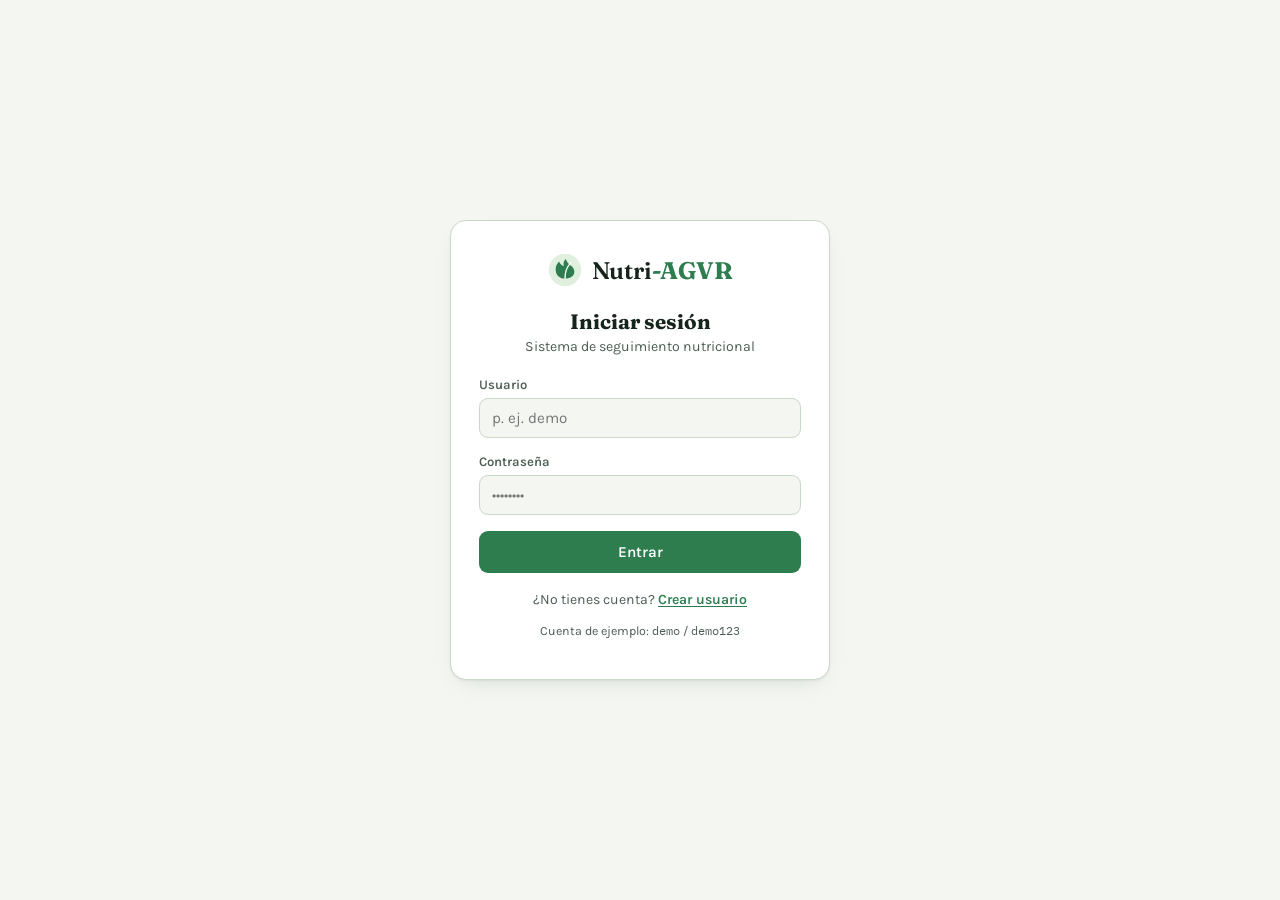
==== index.html @ a082f958 "Nutri-AGVR: login, pacientes con IMC y consultas" ====
<!doctype html>
<html lang="es" class="auth-checking">
<head>
  <meta charset="UTF-8">
  <meta name="viewport" content="width=device-width, initial-scale=1.0">
  <title>NutriAGVR — Iniciar sesión</title>
  <link rel="icon" href="data:image/svg+xml,%3Csvg xmlns=%27http://www.w3.org/2000/svg%27 viewBox=%270 0 40 40%27%3E%3Ccircle cx=%2720%27 cy=%2720%27 r=%2719%27 fill=%27%23E1EFDF%27/%3E%3Cpath d=%27M20 30C13 30 9 25.5 9 19c0-4 2-7 4-9 1.3 3 3.3 4.6 5.7 5.4C17.6 12 18.6 9 21 7c1.2 4 3.4 6 5.6 7.6C29.4 16.6 31 19 31 22c0 5-4.5 8-11 8Z%27 fill=%27%232E7D4F%27/%3E%3C/svg%3E">
  <link rel="preconnect" href="https://fonts.googleapis.com">
  <link rel="preconnect" href="https://fonts.gstatic.com" crossorigin>
  <link href="https://fonts.googleapis.com/css2?family=Fraunces:opsz,wght@9..144,400;9..144,500;9..144,600;9..144,700&family=Karla:wght@400;500;600;700&family=IBM+Plex+Mono:wght@400;500&display=swap" rel="stylesheet">
  <link rel="stylesheet" href="css/styles.css">
</head>
<body>
  <div class="shell">
    <section class="auth-wrap">
      <div class="auth-card">
        <div class="brand">
          <svg viewBox="0 0 40 40" fill="none" aria-hidden="true">
            <circle cx="20" cy="20" r="19" fill="var(--accent-soft)"/>
            <path d="M20 30C13 30 9 25.5 9 19c0-4 2-7 4-9 1.3 3 3.3 4.6 5.7 5.4C17.6 12 18.6 9 21 7c1.2 4 3.4 6 5.6 7.6C29.4 16.6 31 19 31 22c0 5-4.5 8-11 8Z" fill="var(--accent)"/>
            <path d="M20 30c0-6 1.5-13 6.6-18.4" stroke="var(--surface)" stroke-width="1.6" stroke-linecap="round"/>
          </svg>
          <span class="wordmark">Nutri<span class="x">-AGVR</span></span>
        </div>
        <h2>Iniciar sesión</h2>
        <p class="auth-sub">Sistema de seguimiento nutricional</p>

        <div id="login-alert"></div>

        <form id="form-login" novalidate>
          <div class="field">
            <label for="login-username">Usuario</label>
            <input id="login-username" name="username" type="text" autocomplete="username" placeholder="p. ej. demo">
          </div>
          <div class="field">
            <label for="login-password">Contraseña</label>
            <input id="login-password" name="password" type="password" autocomplete="current-password" placeholder="••••••••">
          </div>
          <button type="submit" class="btn btn-primary btn-block">Entrar</button>
        </form>

        <p class="switch-row">
          ¿No tienes cuenta? <a class="btn-link" href="registro.html" style="text-decoration:underline;">Crear usuario</a>
        </p>
        <p class="switch-row" style="margin-top:8px; font-size:0.78rem;">Cuenta de ejemplo: <span class="mono">demo</span> / <span class="mono">demo123</span></p>
      </div>
    </section>
  </div>

  <script type="module" src="js/pantallas/login.js"></script>
</body>
</html>
---- css/styles.css ----
:root {
  --bg: #F3F6F1;
  --surface: #FFFFFF;
  --surface-2: #EAF0E6;
  --ink: #16241C;
  --ink-soft: #4B5D51;
  --line: #CBD8C8;
  --accent: #2E7D4F;
  --accent-ink: #FFFFFF;
  --accent-soft: #E1EFDF;
  --warn: #B4703A;
  --warn-soft: #F6E7D8;
  --bad: #B4503A;
  --bad-soft: #F7E2DB;
  --low: #3E6FA0;
  --low-soft: #DFE9F3;
  --shadow: 0 1px 2px rgba(22,36,28,0.06), 0 8px 24px -12px rgba(22,36,28,0.18);
  --focus: #1F5C39;
  color-scheme: light;
}

@media (prefers-color-scheme: dark) {
  :root {
    --bg: #121A15;
    --surface: #1A251E;
    --surface-2: #202D24;
    --ink: #EAF2EA;
    --ink-soft: #A9BBAE;
    --line: #33453A;
    --accent: #59B37F;
    --accent-ink: #0D170F;
    --accent-soft: #223A2A;
    --warn: #E3A468;
    --warn-soft: #3A2C1D;
    --bad: #E28A76;
    --bad-soft: #3D2620;
    --low: #7FAEDD;
    --low-soft: #1E2C3B;
    --shadow: 0 1px 2px rgba(0,0,0,0.3), 0 10px 30px -14px rgba(0,0,0,0.6);
    --focus: #7FD9A2;
    color-scheme: dark;
  }
}

* { box-sizing: border-box; }
html, body { height: 100%; }
body {
  margin: 0;
  background: var(--bg);
  color: var(--ink);
  font-family: "Karla", ui-sans-serif, system-ui, sans-serif;
  -webkit-font-smoothing: antialiased;
  padding: clamp(16px, 4vw, 40px);
  min-height: 100vh;
}

h1, h2, h3 { font-family: "Fraunces", ui-serif, Georgia, serif; text-wrap: balance; margin: 0; }
.mono { font-family: "IBM Plex Mono", ui-monospace, monospace; font-variant-numeric: tabular-nums; }
a { color: inherit; }
button { font-family: inherit; }

:focus-visible { outline: 2px solid var(--focus); outline-offset: 2px; }
[hidden] { display: none !important; }

html.auth-checking body { visibility: hidden; }

.shell { max-width: 880px; margin: 0 auto; }

.brand { display: flex; align-items: center; gap: 10px; text-decoration: none; }
.brand svg { width: 34px; height: 34px; flex: none; }
.brand .wordmark { font-family: "Fraunces", serif; font-size: 1.5rem; font-weight: 600; letter-spacing: -0.01em; color: var(--ink); }
.brand .wordmark .x { color: var(--accent); font-weight: 700; }

.auth-wrap { min-height: calc(100vh - 80px); display: flex; align-items: center; justify-content: center; }
.auth-card { width: 100%; max-width: 380px; background: var(--surface); border: 1px solid var(--line); border-radius: 16px; box-shadow: var(--shadow); padding: 32px 28px 28px; }
.auth-card .brand { justify-content: center; margin-bottom: 22px; }
.auth-card h2 { font-size: 1.3rem; text-align: center; margin-bottom: 4px; }
.auth-sub { text-align: center; color: var(--ink-soft); font-size: 0.88rem; margin: 0 0 22px; }

.field { display: flex; flex-direction: column; gap: 6px; margin-bottom: 16px; }
.field label { font-size: 0.82rem; font-weight: 600; color: var(--ink-soft); }
.field input, .field select, .field textarea {
  font: inherit; font-size: 0.95rem; padding: 10px 12px; border-radius: 9px;
  border: 1px solid var(--line); background: var(--bg); color: var(--ink); width: 100%;
}
.field-row { display: grid; grid-template-columns: 1fr 1fr; gap: 12px; }
@media (max-width: 520px) { .field-row { grid-template-columns: 1fr; } }

.btn {
  display: inline-flex; align-items: center; justify-content: center; gap: 8px;
  padding: 11px 16px; border-radius: 9px; border: 1px solid transparent;
  font-size: 0.95rem; font-weight: 600; cursor: pointer; transition: filter 0.15s ease, transform 0.05s ease;
}
.btn:active { transform: translateY(1px); }
.btn-block { width: 100%; }
.btn-primary { background: var(--accent); color: var(--accent-ink); }
.btn-primary:hover { filter: brightness(1.06); }
.btn-ghost { background: transparent; color: var(--ink); border-color: var(--line); }
.btn-ghost:hover { background: var(--surface-2); }
.btn-link { background: none; border: none; padding: 0; color: var(--accent); font-weight: 600; font-size: 0.88rem; cursor: pointer; text-decoration: underline; text-underline-offset: 2px; }
.btn-sm { padding: 8px 14px; font-size: 0.85rem; }
.btn-danger-ghost { background: transparent; border: 1px solid var(--line); color: var(--bad); }
.btn-danger-ghost:hover { background: var(--bad-soft); }

.switch-row { text-align: center; margin-top: 18px; font-size: 0.88rem; color: var(--ink-soft); }

.alert { font-size: 0.85rem; padding: 10px 12px; border-radius: 8px; margin-bottom: 16px; border: 1px solid transparent; }
.alert-error { background: var(--bad-soft); color: var(--bad); border-color: var(--bad); }
.alert-ok { background: var(--accent-soft); color: var(--accent); border-color: var(--accent); }

.topbar { display: flex; align-items: center; justify-content: space-between; padding-bottom: 20px; margin-bottom: 24px; border-bottom: 1px solid var(--line); gap: 12px; flex-wrap: wrap; }
.who { display: flex; align-items: center; gap: 12px; }
.who .pill { font-size: 0.8rem; font-weight: 600; color: var(--ink-soft); background: var(--surface-2); padding: 5px 12px; border-radius: 999px; }

.navlinks { display: flex; gap: 6px; flex-wrap: wrap; }
.navlinks a {
  text-decoration: none; font-size: 0.88rem; font-weight: 600; color: var(--ink-soft);
  padding: 8px 14px; border-radius: 999px;
}
.navlinks a:hover { background: var(--surface-2); color: var(--ink); }
.navlinks a.active { background: var(--accent-soft); color: var(--accent); }

.grid-stats { display: grid; grid-template-columns: repeat(auto-fit, minmax(160px, 1fr)); gap: 16px; margin-bottom: 24px; }
.stat-tile { background: var(--surface); border: 1px solid var(--line); border-radius: 14px; padding: 18px 20px; box-shadow: var(--shadow); }
.stat-tile .n { font-family: "Fraunces", serif; font-size: 2.2rem; font-weight: 600; line-height: 1; }
.stat-tile .label { color: var(--ink-soft); font-size: 0.82rem; margin-top: 6px; }

.card { background: var(--surface); border: 1px solid var(--line); border-radius: 14px; padding: 22px; box-shadow: var(--shadow); margin-bottom: 20px; }
.card h3 { font-size: 1.05rem; margin-bottom: 4px; }
.card .hint { color: var(--ink-soft); font-size: 0.85rem; margin: 0 0 18px; }

.card-head { display: flex; align-items: center; justify-content: space-between; gap: 12px; flex-wrap: wrap; margin-bottom: 4px; }

.badge { display: inline-flex; align-items: center; gap: 6px; font-size: 0.75rem; font-weight: 700; padding: 4px 11px; border-radius: 999px; text-transform: uppercase; letter-spacing: 0.03em; }
.badge.low { background: var(--low-soft); color: var(--low); }
.badge.normal { background: var(--accent-soft); color: var(--accent); }
.badge.warn { background: var(--warn-soft); color: var(--warn); }
.badge.bad { background: var(--bad-soft); color: var(--bad); }

.patients-grid { display: grid; grid-template-columns: repeat(auto-fill, minmax(240px, 1fr)); gap: 16px; }
.patient-card { background: var(--surface); border: 1px solid var(--line); border-radius: 14px; padding: 18px; box-shadow: var(--shadow); display: flex; flex-direction: column; gap: 10px; }
.patient-card .pname { font-family: "Fraunces", serif; font-size: 1.1rem; font-weight: 600; }
.patient-card .pmeta { font-size: 0.82rem; color: var(--ink-soft); }
.patient-card .pimc { display: flex; align-items: baseline; gap: 8px; }
.patient-card .pimc .val { font-family: "IBM Plex Mono", monospace; font-size: 1.4rem; font-weight: 600; }
.patient-card .pinforme { font-size: 0.82rem; color: var(--ink-soft); line-height: 1.4; }
.patient-card .pactions { display: flex; gap: 8px; margin-top: auto; }
.patient-card .pactions .btn { flex: 1; }
.empty-state { text-align: center; color: var(--ink-soft); font-size: 0.9rem; padding: 30px 10px; border: 1px dashed var(--line); border-radius: 12px; }

.table-wrap { overflow-x: auto; }
table.data { width: 100%; border-collapse: collapse; font-size: 0.9rem; }
table.data th { text-align: left; font-size: 0.72rem; text-transform: uppercase; letter-spacing: 0.04em; color: var(--ink-soft); padding: 0 10px 8px; border-bottom: 1px solid var(--line); }
table.data td { padding: 12px 10px; border-bottom: 1px solid var(--line); vertical-align: middle; }
table.data tr:last-child td { border-bottom: none; }
table.data tr.editing-row td { background: var(--accent-soft); }
.row-actions { display: flex; gap: 6px; }
.icon-btn { background: none; border: none; cursor: pointer; color: var(--ink-soft); padding: 6px; border-radius: 6px; line-height: 0; }
.icon-btn:hover { background: var(--surface-2); color: var(--ink); }
.icon-btn.danger:hover { background: var(--bad-soft); color: var(--bad); }

footer.foot { text-align: center; color: var(--ink-soft); font-size: 0.78rem; margin-top: 32px; }
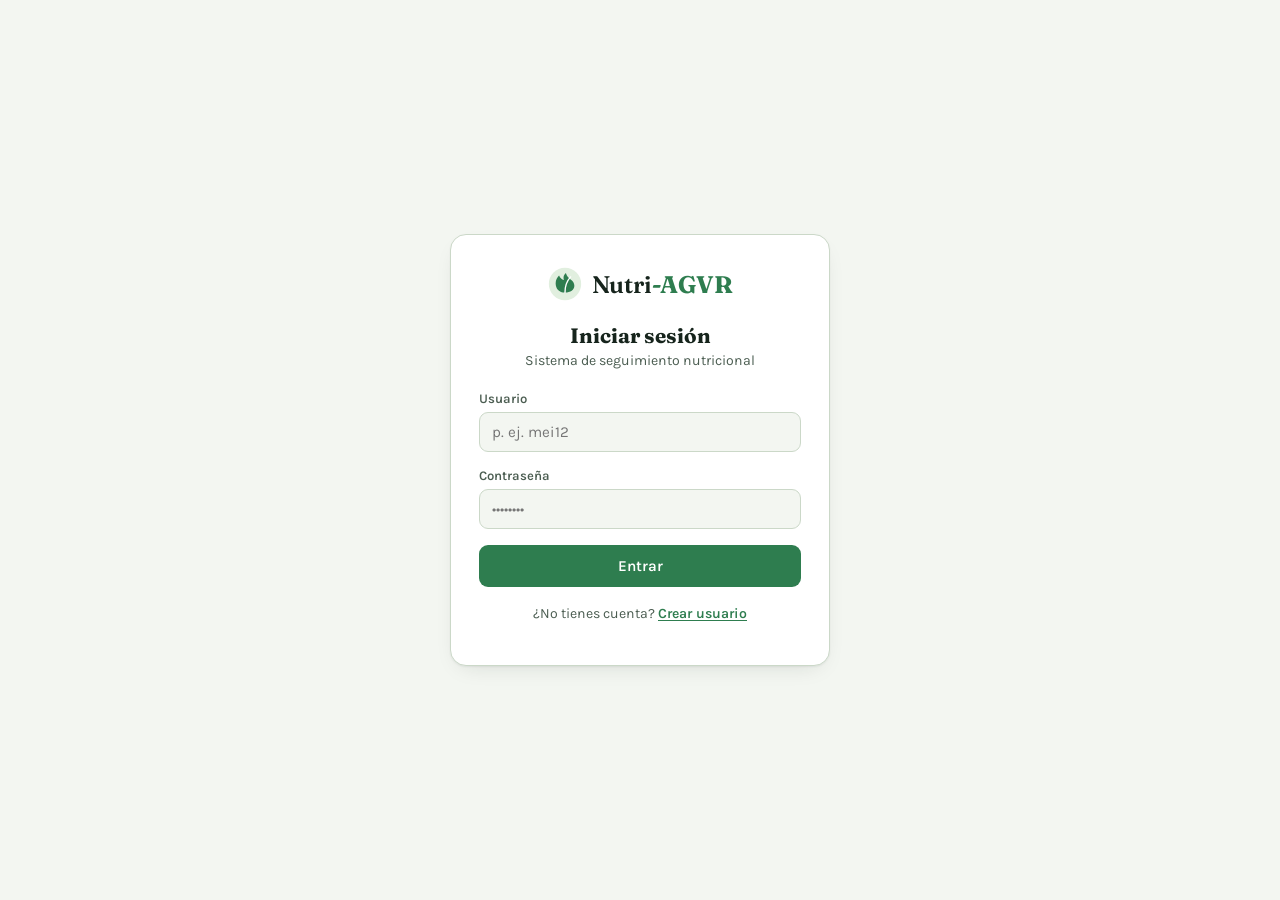
==== commit 99066045: "index.html" ====
--- a/index.html
+++ b/index.html
@@ -30,7 +30,7 @@
         <form id="form-login" novalidate>
           <div class="field">
             <label for="login-username">Usuario</label>
-            <input id="login-username" name="username" type="text" autocomplete="username" placeholder="p. ej. demo">
+            <input id="login-username" name="username" type="text" autocomplete="username" placeholder="p. ej. mei12">
           </div>
           <div class="field">
             <label for="login-password">Contraseña</label>
@@ -42,7 +42,6 @@
         <p class="switch-row">
           ¿No tienes cuenta? <a class="btn-link" href="registro.html" style="text-decoration:underline;">Crear usuario</a>
         </p>
-        <p class="switch-row" style="margin-top:8px; font-size:0.78rem;">Cuenta de ejemplo: <span class="mono">demo</span> / <span class="mono">demo123</span></p>
       </div>
     </section>
   </div>
